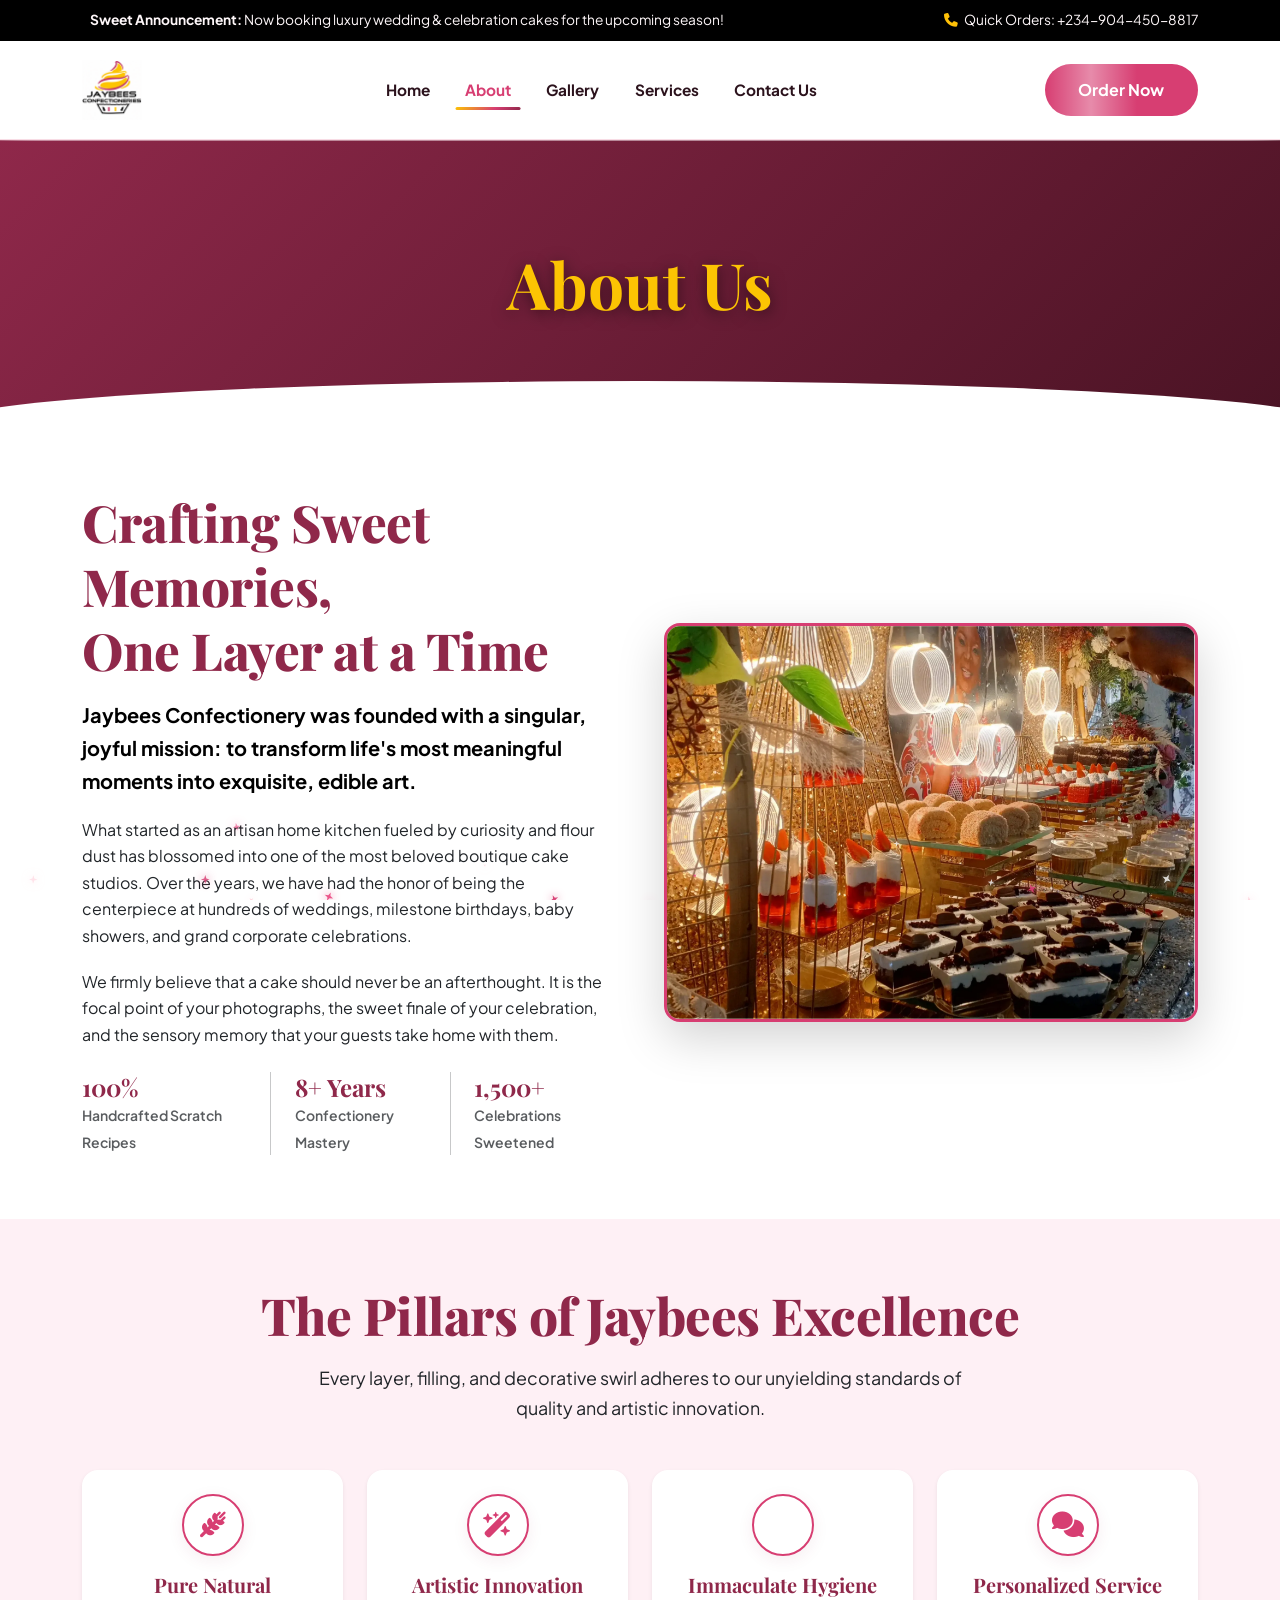
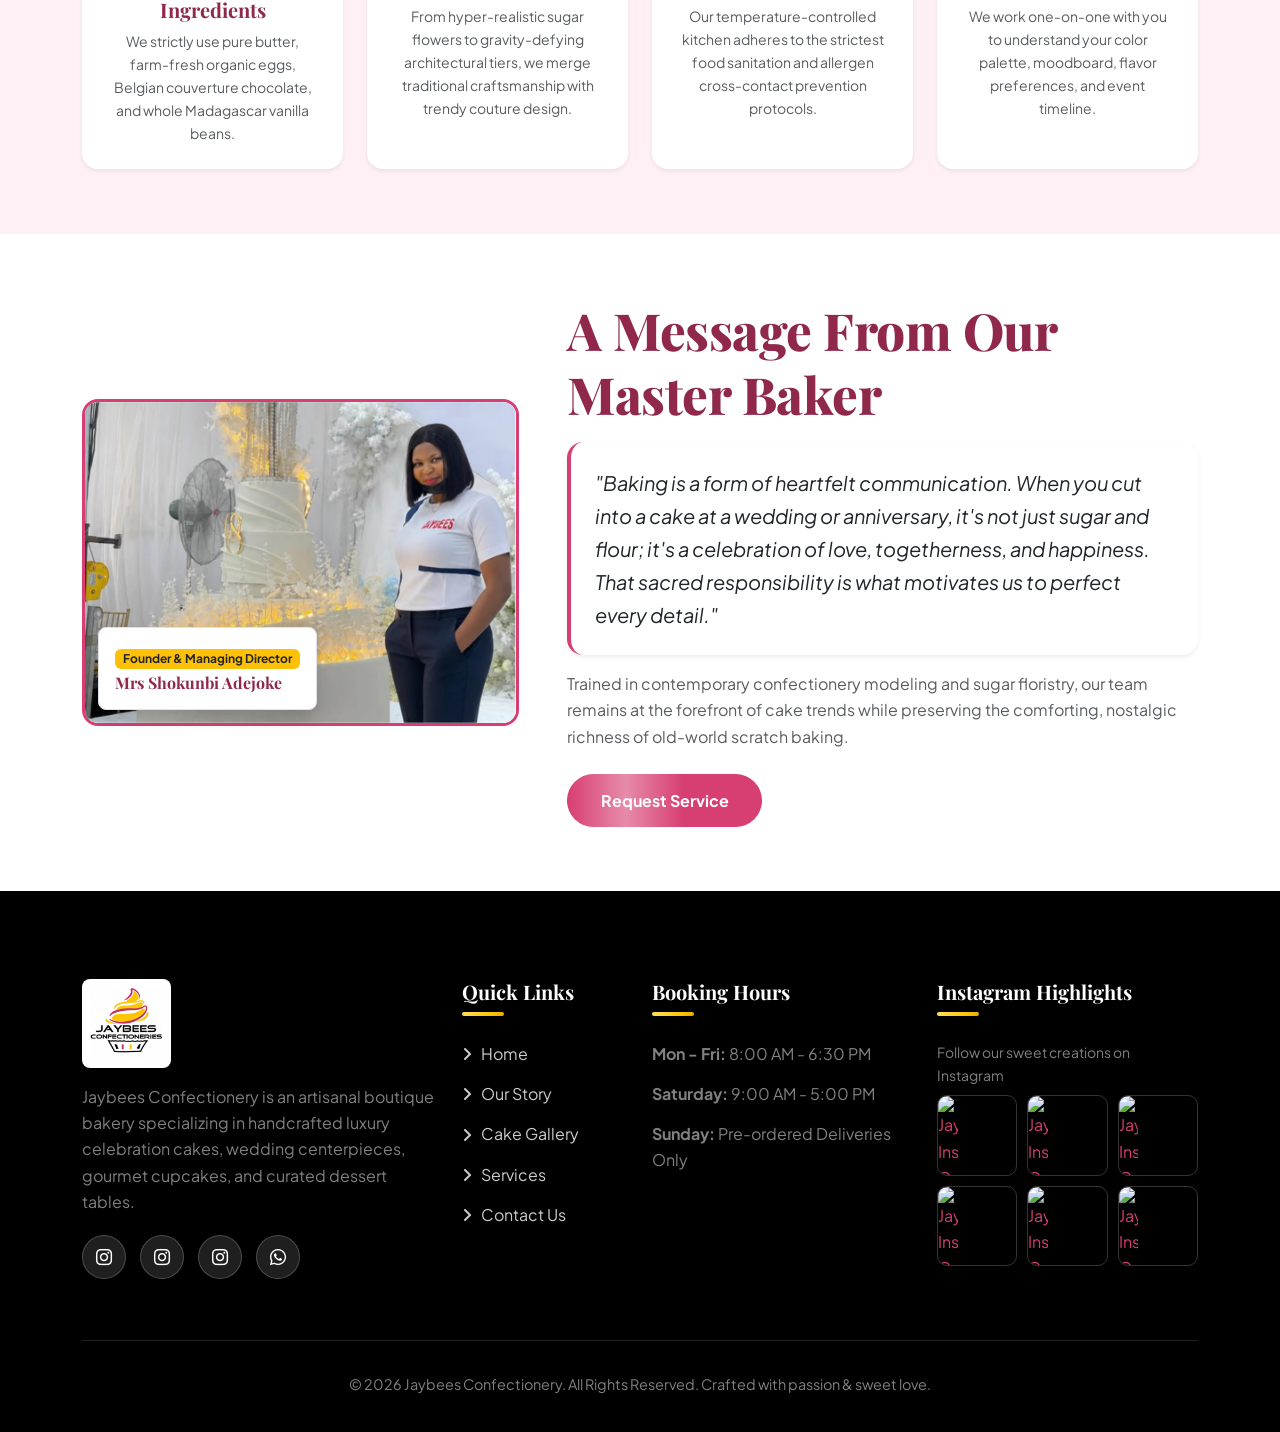
==== about.html @ 0a8fb379 "Add files via upload" ====
<!DOCTYPE html>
<html lang="en">
<head>
  <meta charset="UTF-8">
  <meta name="viewport" content="width=device-width, initial-scale=1.0">
  
  <!-- SEO Meta Tags -->
  <title>About Us | The Story of Jaybees Confectionery & Pastry Art</title>
  <meta name="description" content="Discover the story behind Jaybees Confectionery. Meet our master cake artisans, explore our 4-step bespoke baking process, and see why we are passionate about flavor and craft.">
  <meta name="keywords" content="About Jaybees Confectionery, master cake designer, artisanal bakery story, bespoke cake process, bakery values">
  <meta name="author" content="Jaybees Confectionery">
  <link rel="canonical" href="https://jaybeesconfectionery.com/about.html">

  <!-- Open Graph -->
  <meta property="og:type" content="article">
  <meta property="og:url" content="https://jaybeesconfectionery.com/about.html">
  <meta property="og:title" content="About Jaybees Confectionery | Our Passion & Artistry">
  <meta property="og:description" content="Meet our pastry artists and learn about our dedication to handcrafted perfection and unforgettable flavors.">
  <meta property="og:image" content="https://images.unsplash.com/photo-1556911073-38141963c9e0?auto=format&fit=crop&w=1200&q=80">

  <!-- Twitter Meta Tags -->
  <meta name="twitter:card" content="summary_large_image">
  <meta name="twitter:title" content="About Jaybees Confectionery | Our Story">
  <meta name="twitter:description" content="Discover our journey, master pastry chefs, and our commitment to premium ingredients.">
  <meta name="twitter:image" content="https://images.unsplash.com/photo-1556911073-38141963c9e0?auto=format&fit=crop&w=1200&q=80">

  <!-- Favicon -->
  <link rel="icon" type="image/svg+xml" href="assets/images/small-logo.png">

  <!-- Google Fonts -->
  <link rel="preconnect" href="https://fonts.googleapis.com">
  <link rel="preconnect" href="https://fonts.gstatic.com" crossorigin>
  <link href="https://fonts.googleapis.com/css2?family=Playfair+Display:ital,wght@0,500;0,600;0,700;0,800;1,400;1,600&family=Plus+Jakarta+Sans:wght@300;400;500;600;700;800&display=swap" rel="stylesheet">

  <!-- Font Awesome Icons -->
  <link rel="stylesheet" href="https://cdnjs.cloudflare.com/ajax/libs/font-awesome/6.6.0/css/all.min.css">

  <!-- Bootstrap 5.3.3 CSS -->
  <link href="https://cdn.jsdelivr.net/npm/bootstrap@5.3.3/dist/css/bootstrap.min.css" rel="stylesheet">

  <!-- Custom Stylesheets -->
  <link rel="stylesheet" href="assets/css/style.css">
  <link rel="stylesheet" href="assets/css/animations.css">
  <link rel="stylesheet" href="assets/css/responsive.css">

  <!-- Breadcrumbs JSON-LD -->
  <script type="application/ld+json">
  {
    "@context": "https://schema.org",
    "@type": "BreadcrumbList",
    "itemListElement": [
      {
        "@type": "ListItem",
        "position": 1,
        "name": "Home",
        "item": "https://jaybeesconfectionery.com/index.html"
      },
      {
        "@type": "ListItem",
        "position": 2,
        "name": "About Us",
        "item": "https://jaybeesconfectionery.com/about.html"
      }
    ]
  }
  </script>
</head>
<body>

  <!-- Top Notification Bar -->
  <aside class="top-notice-bar" aria-label="Announcement">
    <div class="container d-flex justify-content-between align-items-center">
      <div class="d-flex align-items-center gap-2">
        <i class="fa-solid fa-sparkles text-warning animate-sparkle"></i>
         <span><strong>Sweet Announcement:</strong> Now booking luxury wedding & celebration cakes for the upcoming season!</span>
      </div>
      <div class="d-none d-md-flex align-items-center gap-4">
        <span><i class="fa-solid fa-phone me-1 text-warning"></i> Quick Orders: +234-904-450-8817</span>
        
      </div>
    </div>
  </aside>

  <!-- Navigation Header -->
  <header>
    <nav class="navbar navbar-expand-lg navbar-jaybees" aria-label="Main Navigation">
      <div class="container">
        <a class="navbar-brand d-flex align-items-center" href="index.html">
          <img src="assets/images/small-logo.png" alt="Jaybees Confectionery Logo" width="220" height="55">
        </a>

        <button class="navbar-toggler" type="button" data-bs-toggle="collapse" data-bs-target="#navbarJaybeesMenu" aria-controls="navbarJaybeesMenu" aria-expanded="false" aria-label="Toggle navigation">
          <i class="fa-solid fa-bars-staggered"></i>
        </button>

        <div class="collapse navbar-collapse" id="navbarJaybeesMenu">
          <ul class="navbar-nav mx-auto mb-2 mb-lg-0">
            <li class="nav-item">
              <a class="nav-link" href="index.html">Home</a>
            </li>
            <li class="nav-item">
              <a class="nav-link active" aria-current="page" href="about.html">About</a>
            </li>
            <li class="nav-item">
              <a class="nav-link" href="gallery.html">Gallery</a>
            </li>
            <li class="nav-item">
              <a class="nav-link" href="services.html">Services</a>
            </li>
            <li class="nav-item">
              <a class="nav-link" href="https://api.whatsapp.com/send/?phone=2349044508817&text&type=phone_number&app_absent=0&utm_source=ig">Contact Us</a>
            </li>
          </ul>

          <div class="d-flex align-items-center gap-3">
            <a href="https://api.whatsapp.com/send/?phone=2349044508817&text&type=phone_number&app_absent=0&utm_source=ig" class="btn btn-brand-primary shimmer-btn">
              Order Now
            </a>
          </div>
        </div>
      </div>
    </nav>
  </header>

  <main class="position-relative">
    <!-- Ambient Glowing Orbs Background -->
    <div class="ambient-glow-wrapper">
      <div class="ambient-orb ambient-orb-1"></div>
      <div class="ambient-orb ambient-orb-2"></div>
      <div class="ambient-orb ambient-orb-3"></div>
    </div>

    <!-- Subpage Hero Banner -->
    <section class="subpage-hero" aria-label="Page Header">
      <div class="container">
        <h1 style="color: var(--color-yellow);">About Us</h1>
        
      </div>
    </section>

    <!-- OUR STORY & PASSION SECTION -->
    <section class="section-padding" aria-label="Our Story" style="background-color: #fff">
      <div class="container">
        <div class="row align-items-center g-5">
          <div class="col-lg-6 reveal reveal-left">
           
            <h2 class="section-title">Crafting Sweet Memories, <br>One Layer at a Time</h2>
            <p class="lead" style="color: var(--color-black); font-weight: 700;">
              Jaybees Confectionery was founded with a singular, joyful mission: to transform life's most meaningful moments into exquisite, edible art.
            </p>
            <p>
              What started as an artisan home kitchen fueled by curiosity and flour dust has blossomed into one of the most beloved boutique cake studios. Over the years, we have had the honor of being the centerpiece at hundreds of weddings, milestone birthdays, baby showers, and grand corporate celebrations.
            </p>
            <p>
              We firmly believe that a cake should never be an afterthought. It is the focal point of your photographs, the sweet finale of your celebration, and the sensory memory that your guests take home with them.
            </p>
            <div class="d-flex align-items-center gap-4 mt-4">
              <div>
                <h4 class="fw-bold mb-0 text-purple" style="color: var(--color-dark-purple);">100%</h4>
                <small class="text-muted fw-semibold">Handcrafted Scratch Recipes</small>
              </div>
              <div class="vr"></div>
              <div>
                <h4 class="fw-bold mb-0 text-purple" style="color: var(--color-dark-purple);">8+ Years</h4>
                <small class="text-muted fw-semibold">Confectionery Mastery</small>
              </div>
              <div class="vr"></div>
              <div>
                <h4 class="fw-bold mb-0 text-purple" style="color: var(--color-dark-purple);">1,500+</h4>
                <small class="text-muted fw-semibold">Celebrations Sweetened</small>
              </div>
            </div>
          </div>

          <div class="col-lg-6 reveal reveal-right">
            <div class="position-relative">
              <img src="assets/images/new-about-one.webp" alt="Baking studio kitchen preparing gourmet celebration cakes" class="rounded-4 shadow-lg w-100" style="object-fit: cover; max-height: 480px; border: 3px solid var(--color-purple);">
              
            </div>
          </div>
        </div>
      </div>
    </section>

    <!-- CORE VALUES & QUALITY PILLARS -->
    <section class="section-padding" style="background: var(--color-bg-warm);" aria-label="Our Core Pillars">
      <div class="container">
        <div class="text-center mb-5 reveal">
          
          <h2 class="section-title">The Pillars of Jaybees Excellence</h2>
          <p class="section-subtitle">
            Every layer, filling, and decorative swirl adheres to our unyielding standards of quality and artistic innovation.
          </p>
        </div>

        <div class="row g-4">
          <div class="col-md-6 col-lg-3 reveal delay-100">
            <div class="card h-100 border-0 p-4 rounded-4 shadow-sm text-center">
              <div class="feature-icon-wrap mx-auto mb-3">
                <i class="fa-solid fa-wheat-awn"></i>
              </div>
              <h5 class="fw-bold mb-2">Pure Natural Ingredients</h5>
              <p class="small text-muted mb-0">We strictly use pure butter, farm-fresh organic eggs, Belgian couverture chocolate, and whole Madagascar vanilla beans.</p>
            </div>
          </div>

          <div class="col-md-6 col-lg-3 reveal delay-200">
            <div class="card h-100 border-0 p-4 rounded-4 shadow-sm text-center">
              <div class="feature-icon-wrap mx-auto mb-3">
                <i class="fa-solid fa-wand-magic-sparkles"></i>
              </div>
              <h5 class="fw-bold mb-2">Artistic Innovation</h5>
              <p class="small text-muted mb-0">From hyper-realistic sugar flowers to gravity-defying architectural tiers, we merge traditional craftsmanship with trendy couture design.</p>
            </div>
          </div>

          <div class="col-md-6 col-lg-3 reveal delay-300">
            <div class="card h-100 border-0 p-4 rounded-4 shadow-sm text-center">
              <div class="feature-icon-wrap mx-auto mb-3">
                <i class="fa-solid fa-sparkles"></i>
              </div>
              <h5 class="fw-bold mb-2">Immaculate Hygiene</h5>
              <p class="small text-muted mb-0">Our temperature-controlled kitchen adheres to the strictest food sanitation and allergen cross-contact prevention protocols.</p>
            </div>
          </div>

          <div class="col-md-6 col-lg-3 reveal delay-400">
            <div class="card h-100 border-0 p-4 rounded-4 shadow-sm text-center">
              <div class="feature-icon-wrap mx-auto mb-3">
                <i class="fa-solid fa-comments"></i>
              </div>
              <h5 class="fw-bold mb-2">Personalized Service</h5>
              <p class="small text-muted mb-0">We work one-on-one with you to understand your color palette, moodboard, flavor preferences, and event timeline.</p>
            </div>
          </div>
        </div>
      </div>
    </section>
    <!-- MEET THE CHEF / ARTISAN SECTION -->
    <section class="section-padding" aria-label="Master Baker Spotlight" style="background-color: #fff;">
      <div class="container">
        <div class="row align-items-center g-5">
          <div class="col-lg-5 reveal reveal-left">
            <div class="position-relative">
              <img src="assets/images/new-about.webp" alt="Head Pastry Chef and Founder at Jaybees Confectionery" class="rounded-4 w-100" style="object-fit: cover; max-height: 480px; border: 3px solid var(--color-purple);">
              <div class="p-3 bg-white rounded-3 shadow position-absolute bottom-0 start-0 m-3 border">
                <span class="badge bg-warning text-dark fw-bold mb-1">Founder &amp; Managing Director</span>
                <h6 class="mb-0 fw-bold">Mrs Shokunbi Adejoke</h6>
              </div>
            </div>
          </div>

          <div class="col-lg-7 reveal reveal-right">
            
            <h2 class="section-title">A Message From Our Master Baker</h2>
            <blockquote class="p-4 bg-white rounded-4 shadow-sm border-start border-4" style="border-color: var(--color-purple) !important;">
              <p class="fst-italic text-dark mb-0 fs-5">
                "Baking is a form of heartfelt communication. When you cut into a cake at a wedding or anniversary, it's not just sugar and flour; it's a celebration of love, togetherness, and happiness. That sacred responsibility is what motivates us to perfect every detail."
              </p>
            </blockquote>
            <p class="mt-3 text-muted">
              Trained in contemporary confectionery modeling and sugar floristry, our team remains at the forefront of cake trends while preserving the comforting, nostalgic richness of old-world scratch baking.
            </p>
            <div class="mt-4">
              <a href="https://api.whatsapp.com/send/?phone=2349044508817&text&type=phone_number&app_absent=0&utm_source=ig" class="btn btn-brand-primary shimmer-btn me-3">
               Request Service
              </a>
            </div>
          </div>
        </div>
      </div>
    </section>
  </main>

  <!-- FOOTER -->
  <footer class="footer-jaybees" aria-label="Site Footer">
    <div class="container">
      <div class="row g-4">
        <div class="col-lg-4 col-md-6">
          <img src="assets/images/small-logo.png" alt="Jaybees Confectionery" width="220" height="55" class="mb-3 bg-white p-2 rounded-3">
          <p class="text-white-50">
            Jaybees Confectionery is an artisanal boutique bakery specializing in handcrafted luxury celebration cakes, wedding centerpieces, gourmet cupcakes, and curated dessert tables.
          </p>
          <div class="social-links mt-3">
            <a href="https://www.instagram.com/jaybees_confectionery01/" target="_blank" rel="noopener noreferrer" class="social-icon" aria-label="Jaybees Instagram Main Page"><i class="fa-brands fa-instagram"></i></a>
            <a href="https://www.instagram.com/jayb.eesconfectioneries02/" target="_blank" rel="noopener noreferrer" class="social-icon" aria-label="Jaybees Instagram Second Page"><i class="fa-brands fa-instagram"></i></a>
            <a href="https://www.instagram.com/treats_by_jaybees/" target="_blank" rel="noopener noreferrer" class="social-icon" aria-label="Treats by Jaybees Instagram"><i class="fa-brands fa-instagram"></i></a>
            <a href="https://api.whatsapp.com/send/?phone=2349044508817&text&type=phone_number&app_absent=0&utm_source=ig" target="_blank" rel="noopener noreferrer" class="social-icon" aria-label="WhatsApp Us"><i class="fa-brands fa-whatsapp"></i></a>
          </div>
        </div>

        <div class="col-lg-2 col-md-6 col-6">
          <h5>Quick Links</h5>
          <ul class="footer-links">
            <li><a href="index.html"><i class="fa-solid fa-angle-right"></i> Home</a></li>
            <li><a href="about.html"><i class="fa-solid fa-angle-right"></i> Our Story</a></li>
            <li><a href="gallery.html"><i class="fa-solid fa-angle-right"></i> Cake Gallery</a></li>
            <li><a href="services.html"><i class="fa-solid fa-angle-right"></i> Services</a></li>
            <li><a href="https://api.whatsapp.com/send/?phone=2349044508817&text&type=phone_number&app_absent=0&utm_source=ig"><i class="fa-solid fa-angle-right"></i> Contact Us</a></li>
          </ul>
        </div>

        <div class="col-lg-3 col-md-6 col-6">
          <h5>Booking Hours</h5>
          <ul class="footer-links text-white-50">
            <li><strong>Mon - Fri:</strong> 8:00 AM - 6:30 PM</li>
            <li><strong>Saturday:</strong> 9:00 AM - 5:00 PM</li>
            <li><strong>Sunday:</strong> Pre-ordered Deliveries Only</li>
         
          </ul>
        </div>

        <div class="col-lg-3 col-md-6">
          <h5>Instagram Highlights</h5>
          <p class="small text-white-50 mb-2">Follow our sweet creations on Instagram</p>
          <div class="footer-instagram-grid">
            <a href="https://www.instagram.com/jaybees_confectionery01/" target="_blank" rel="noopener noreferrer" class="footer-ig-item">
              <img src="https://images.unsplash.com/photo-1535254973040-607b474cb50d?auto=format&fit=crop&w=150&q=80" alt="Jaybees Instagram Cake Showcase 1">
            </a>
            <a href="https://www.instagram.com/jayb.eesconfectioneries02/" target="_blank" rel="noopener noreferrer" class="footer-ig-item">
              <img src="https://images.unsplash.com/photo-1578985545062-69928b1d9587?auto=format&fit=crop&w=150&q=80" alt="Jaybees Instagram Cake Showcase 2">
            </a>
            <a href="https://www.instagram.com/treats_by_jaybees/" target="_blank" rel="noopener noreferrer" class="footer-ig-item">
              <img src="https://images.unsplash.com/photo-1587314168485-3236d6710814?auto=format&fit=crop&w=150&q=80" alt="Jaybees Instagram Cake Showcase 3">
            </a>
            <a href="https://www.instagram.com/jaybees_confectionery01/" target="_blank" rel="noopener noreferrer" class="footer-ig-item">
              <img src="https://images.unsplash.com/photo-1565958011703-44f9829ba187?auto=format&fit=crop&w=150&q=80" alt="Jaybees Instagram Cake Showcase 4">
            </a>
            <a href="https://www.instagram.com/jayb.eesconfectioneries02/" target="_blank" rel="noopener noreferrer" class="footer-ig-item">
              <img src="https://images.unsplash.com/photo-1576618148400-f54bed99fcfd?auto=format&fit=crop&w=150&q=80" alt="Jaybees Instagram Cake Showcase 5">
            </a>
            <a href="https://www.instagram.com/treats_by_jaybees/" target="_blank" rel="noopener noreferrer" class="footer-ig-item">
              <img src="https://images.unsplash.com/photo-1556911073-38141963c9e0?auto=format&fit=crop&w=150&q=80" alt="Jaybees Instagram Cake Showcase 6">
            </a>
          </div>
        </div>
      </div>

      <div class="footer-bottom text-center text-white-50">
        <p class="mb-0">&copy; 2026 Jaybees Confectionery. All Rights Reserved. Crafted with passion &amp; sweet love.</p>
      </div>
    </div>
  </footer>

  <!-- Back to Top Button -->
  <button id="backToTopBtn" class="back-to-top" aria-label="Scroll to top of page">
    <i class="fa-solid fa-arrow-up"></i>
  </button>

  <!-- Bootstrap 5.3.3 JS Bundle -->
  <script src="https://cdn.jsdelivr.net/npm/bootstrap@5.3.3/dist/js/bootstrap.bundle.min.js"></script>

  <!-- Custom Scripts -->
  <script src="assets/js/main.js"></script>
</body>
</html>
---- assets/css/style.css ----
/* ==========================================================================
   JAYBEES CONFECTIONERY - ULTRA-VIBRANT CORE DESIGN SYSTEM & STYLES
   ========================================================================== */

/* --- Root Design Tokens & Variables --- */
:root {
  /* Brand Color Palette */
  --color-purple: #d73e72;
  --color-dark-purple: #8f284a;
  --color-yellow: #fcc403;
  --color-black: #000000;

  /* Extended Colorful & Glowing Palettes */
  --color-dark-surface: #120409;
  --color-dark-card: #1f0812;
  --color-bg-light: #fff8fa;
  --color-bg-warm: #fef0f5;
  --color-bg-gradient: linear-gradient(
    180deg,
    #fff5f8 0%,
    #ffffff 50%,
    #fef3f7 100%
  );
  --color-card-bg: #ffffff;
  --color-border-light: rgba(215, 62, 114, 0.18);
  --color-border-hover: rgba(215, 62, 114, 0.55);

  --color-text-main: #2b121c;
  --color-text-muted: #6e4856;
  --color-text-light: #fef7f9;

  --color-gold-glow: rgba(252, 196, 3, 0.45);
  --color-purple-glow: rgba(215, 62, 114, 0.45);
  --color-dark-purple-glow: rgba(143, 40, 74, 0.35);

  /* Vivid Multi-Stop Gradients */
  --gradient-brand: linear-gradient(
    135deg,
    #e63975 0%,
    #d73e72 40%,
    #8f284a 100%
  );
  --gradient-brand-reverse: linear-gradient(
    135deg,
    #8f284a 0%,
    #d73e72 60%,
    #fcc403 100%
  );
  --gradient-gold: linear-gradient(
    135deg,
    #ffe066 0%,
    #fcc403 70%,
    #e5aa00 100%
  );
  --gradient-sunset: linear-gradient(
    135deg,
    #fcc403 0%,
    #d73e72 60%,
    #8f284a 100%
  );
  --gradient-hero-overlay: linear-gradient(
    90deg,
    rgba(18, 4, 9, 0.93) 0%,
    rgba(21, 6, 11, 0.8) 55%,
    rgba(143, 40, 74, 0.45) 100%
  );
  --gradient-card: linear-gradient(
    180deg,
    rgba(255, 255, 255, 0.98) 0%,
    rgba(255, 244, 248, 0.95) 100%
  );
  --gradient-glass: linear-gradient(
    135deg,
    rgba(255, 255, 255, 0.9) 0%,
    rgba(255, 245, 248, 0.75) 100%
  );
  --gradient-text: linear-gradient(
    135deg,
    #d73e72 0%,
    #8f284a 60%,
    #fcc403 100%
  );

  /* Typography */
  --font-heading: "Playfair Display", Georgia, serif;
  --font-body: "Plus Jakarta Sans", system-ui, -apple-system, sans-serif;

  /* Elevation / Glowing Shadows */
  --shadow-sm: 0 4px 16px rgba(143, 40, 74, 0.08);
  --shadow-md: 0 12px 32px rgba(143, 40, 74, 0.14);
  --shadow-lg: 0 20px 50px rgba(143, 40, 74, 0.22);
  --shadow-gold: 0 10px 30px rgba(252, 196, 3, 0.45);
  --shadow-purple: 0 12px 35px rgba(215, 62, 114, 0.42);
  --shadow-colorful:
    0 15px 40px rgba(215, 62, 114, 0.25), 0 5px 15px rgba(252, 196, 3, 0.2);

  /* Transitions */
  --transition-fast: all 0.22s cubic-bezier(0.16, 1, 0.3, 1);
  --transition-normal: all 0.38s cubic-bezier(0.16, 1, 0.3, 1);
  --transition-slow: all 0.65s cubic-bezier(0.16, 1, 0.3, 1);

  /* Border Radii */
  --radius-sm: 10px;
  --radius-md: 18px;
  --radius-lg: 28px;
  --radius-pill: 50px;
}

/* --- Global Reset & Base Elements --- */
*,
*::before,
*::after {
  box-sizing: border-box;
}

html {
  scroll-behavior: smooth;
  font-size: 16px;
}

body {
  font-family: var(--font-body);
  background-color: var(--color-bg-light);
  background-image:
    radial-gradient(
      circle at 10% 20%,
      rgba(215, 62, 114, 0.04) 0%,
      transparent 40%
    ),
    radial-gradient(
      circle at 90% 80%,
      rgba(252, 196, 3, 0.05) 0%,
      transparent 40%
    );
  background-attachment: fixed;
  line-height: 1.65;
  overflow-x: hidden;
  -webkit-font-smoothing: antialiased;
}

h1,
h2,
h3,
h4,
h5,
h6,
.font-heading {
  font-family: var(--font-heading);
  color: var(--color-dark-purple);
  font-weight: 700;
  line-height: 1.25;
}

p {
  margin-bottom: 1.25rem;
}

a {
  color: var(--color-purple);
  text-decoration: none;
  transition: var(--transition-fast);
}

a:hover {
  color: var(--color-dark-purple);
}

img {
  max-width: 100%;
  height: auto;
  display: block;
}

/* Custom Scrollbar with Brand Gradient */
::-webkit-scrollbar {
  width: 10px;
}
::-webkit-scrollbar-track {
  background: var(--color-bg-warm);
}
::-webkit-scrollbar-thumb {
  background: var(--gradient-brand);
  border-radius: 5px;
}
::-webkit-scrollbar-thumb:hover {
  background: var(--gradient-brand-reverse);
}

/* --- Typography Helpers & Vibrant Headings --- */
.section-tag {
  display: inline-flex;
  align-items: center;
  gap: 8px;
  background: linear-gradient(
    135deg,
    rgba(215, 62, 114, 0.15) 0%,
    rgba(252, 196, 3, 0.15) 100%
  );
  color: var(--color-dark-purple);
  font-weight: 800;
  font-size: 0.84rem;
  letter-spacing: 2px;
  text-transform: uppercase;
  padding: 8px 20px;
  border-radius: var(--radius-pill);
  border: 1.5px solid rgba(215, 62, 114, 0.3);
  box-shadow: 0 4px 15px rgba(215, 62, 114, 0.12);
  margin-bottom: 1.2rem;
  backdrop-filter: blur(8px);
}

.section-tag i {
  color: var(--color-yellow);
  filter: drop-shadow(0 0 4px rgba(252, 196, 3, 0.6));
}

.section-title {
  font-size: clamp(2.2rem, 4vw, 3.2rem);
  font-weight: 800;
  margin-bottom: 1rem;
  position: relative;
  letter-spacing: -0.5px;
}

.section-title span.text-highlight {
  background: var(--gradient-sunset);
  -webkit-background-clip: text;
  -webkit-text-fill-color: transparent;
  display: inline-block;
  position: relative;
}

.section-title span.text-highlight::after {
  content: "";
  position: absolute;
  bottom: 4px;
  left: 0;
  width: 100%;
  height: 10px;
  background: linear-gradient(
    90deg,
    rgba(252, 196, 3, 0.4),
    rgba(215, 62, 114, 0.25)
  );
  z-index: -1;
  border-radius: 6px;
}

.section-subtitle {
  font-size: 1.12rem;
  max-width: 660px;
  margin-left: auto;
  margin-right: auto;
}

.section-padding {
  padding: 4rem 0;
  position: relative;
}

/* --- Buttons & Vibrant Interactive Elements --- */
.btn,
button {
  box-shadow: none;
}

.btn:hover,
button:hover,
.btn:focus,
button:focus {
  box-shadow: none !important;
}

.btn-brand-primary {
  background: var(--color-purple);
  background-size: 200% 200%;
  color: #ffffff !important;
  font-weight: 700;
  padding: 0.9rem 2.1rem;
  border-radius: var(--radius-pill);
  border: none;
  display: inline-flex;
  align-items: center;
  justify-content: center;
  gap: 10px;
  box-shadow: none;
  transition: var(--transition-normal);
  position: relative;
  overflow: hidden;
  z-index: 1;
}

.btn-brand-primary:hover {
  transform: translateY(-4px) scale(1.02);
  box-shadow: none !important;
  background-position: 100% 50%;
  color: #ffffff;
  background-color: var(--color-dark-purple);;
}

.btn-brand-gold {
  background: linear-gradient(135deg, #ffe169 0%, #fcc403 60%, #e6aa00 100%);
  color: var(--color-black) !important;
  font-weight: 800;
  padding: 0.9rem 2.1rem;
  border-radius: var(--radius-pill);
  border: none;
  display: inline-flex;
  align-items: center;
  justify-content: center;
  gap: 10px;
  box-shadow: none;
  transition: var(--transition-normal);
}

.btn-brand-gold:hover {
  transform: translateY(-4px) scale(1.02);
  box-shadow: none !important;
  color: #000000;
}

.btn-brand-outline {
  background: #ffffff;
  color: var(--color-dark-purple) !important;
  font-weight: 700;
  padding: 0.85rem 2rem;
  border-radius: var(--radius-pill);
  border: 2px solid var(--color-purple);
  display: inline-flex;
  align-items: center;
  justify-content: center;
  gap: 10px;
  box-shadow: none;
  transition: var(--transition-normal);
}

.btn-brand-outline:hover {
  background: var(--color-dark-purple);
  color: #ffffff !important;
  border-color: transparent;
  transform: translateY(-4px);
  box-shadow: none !important;
}

.btn-brand-outline-white {
  background: rgba(255, 255, 255, 0.12);
  color: #ffffff !important;
  font-weight: 700;
  padding: 0.85rem 2rem;
  border-radius: var(--radius-pill);
  border: 2px solid rgba(255, 255, 255, 0.85);
  display: inline-flex;
  align-items: center;
  justify-content: center;
  gap: 10px;
  backdrop-filter: blur(10px);
  transition: var(--transition-normal);
}

.btn-brand-outline-white:hover {
  background: #ffffff;
  color: var(--color-dark-purple) !important;
  transform: translateY(-4px);
  box-shadow: none !important;
}

/* --- Top Notification Bar --- */
.top-notice-bar {
  background-color: var(--color-black);
  color: var(--color-text-light);
  font-size: 0.86rem;
  padding: 9px 0;
}

.top-notice-bar a {
  color: var(--color-yellow);
  font-weight: 700;
}

.top-notice-bar a:hover {
  text-decoration: underline;
  color: #ffffff;
}

/* --- Navigation Bar --- */
.navbar-jaybees {
  background: rgb(255, 255, 255);
  backdrop-filter: blur(20px);
  -webkit-backdrop-filter: blur(20px);
  border-bottom: 1.5px solid var(--color-border-light);
  padding: 0.9rem 0;
  position: sticky;
  top: 0;
  z-index: 1030;
  transition: var(--transition-normal);
}

.navbar-jaybees.scrolled {
  box-shadow: 0 10px 30px rgba(215, 62, 114, 0.15);
  padding: 0.65rem 0;
  background: rgba(255, 255, 255, 0.98);
}

.navbar-brand img {
  height: 60px;
  width: auto;
  transition: var(--transition-fast);
}

.nav-link {
  font-family: var(--font-body);
  font-weight: 700;
  font-size: 0.96rem;
  color: var(--color-text-main) !important;
  padding: 0.6rem 1.1rem !important;
  position: relative;
  transition: var(--transition-fast);
}

.nav-link::after {
  content: "";
  position: absolute;
  bottom: 2px;
  left: 50%;
  width: 0;
  height: 3px;
  background: var(--gradient-sunset);
  border-radius: 3px;
  transition: var(--transition-normal);
  transform: translateX(-50%);
}

.nav-link:hover,
.nav-link.active {
  color: var(--color-purple) !important;
}

.nav-link:hover::after,
.nav-link.active::after {
  width: 80%;
}

.navbar-toggler {
  border: 1.5px solid rgba(215, 62, 114, 0.3);
  padding: 0.5rem 0.75rem;
  border-radius: var(--radius-sm);
  color: var(--color-purple);
  font-size: 1.3rem;
  background: var(--color-bg-warm);
}

/* --- Hero Section & 5-Second Carousel Slider --- */
.hero-slider-section {
  position: relative;
  min-height: 88vh;
  display: flex;
  align-items: center;
  background-color: var(--color-dark-surface);
  overflow: hidden;
}

.hero-slider-container {
  position: absolute;
  top: 0;
  left: 0;
  width: 100%;
  height: 100%;
  z-index: 1;
}

.hero-slide {
  position: absolute;
  top: 0;
  left: 0;
  width: 100%;
  height: 100%;
  opacity: 0;
  visibility: hidden;
  transition:
    opacity 1.1s cubic-bezier(0.4, 0, 0.2, 1),
    visibility 1.1s cubic-bezier(0.4, 0, 0.2, 1);
  display: flex;
  align-items: center;
  overflow: hidden;
}

.hero-slide-bg {
  position: absolute;
  top: 0;
  left: 0;
  width: 100%;
  height: 100%;
  background-size: cover;
  background-position: center;
  background-repeat: no-repeat;
  z-index: 1;
  transform: scale(1);
  transform-origin: center center;
  will-change: transform;
}

.hero-slide.active .hero-slide-bg {
  animation: heroZoomIn 6.5s cubic-bezier(0.25, 1, 0.5, 1) forwards;
}

@keyframes heroZoomIn {
  0% {
    transform: scale(1);
  }
  100% {
    transform: scale(1.18);
  }
}

.hero-slide::before {
  content: "";
  position: absolute;
  top: 0;
  left: 0;
  width: 100%;
  height: 100%;
  background: linear-gradient(
    90deg,
    rgba(0, 0, 0, 0.94) 0%,
    rgba(0, 0, 0, 0.8) 50%,
    rgba(0, 0, 0, 0.5) 100%
  );
  z-index: 2;
  pointer-events: none;
}

.hero-slide.active {
  opacity: 1;
  visibility: visible;
  z-index: 2;
}

.hero-content {
  position: relative;
  z-index: 5;
  color: #ffffff;
  padding: 4.5rem 0;
}

.hero-badge {
  display: inline-flex;
  align-items: center;
  gap: 8px;
  background: linear-gradient(
    135deg,
    rgba(252, 196, 3, 0.25) 0%,
    rgba(215, 62, 114, 0.25) 100%
  );
  color: var(--color-yellow);
  border: 1.5px solid rgba(252, 196, 3, 0.6);
  backdrop-filter: blur(14px);
  padding: 8px 22px;
  border-radius: var(--radius-pill);
  font-size: 0.88rem;
  font-weight: 800;
  letter-spacing: 2px;
  text-transform: uppercase;
  margin-bottom: 1.5rem;
  box-shadow: 0 0 20px rgba(252, 196, 3, 0.3);
  transform: translateY(20px);
  opacity: 0;
  transition: all 0.6s cubic-bezier(0.16, 1, 0.3, 1) 0.2s;
}

.hero-title {
  font-size: clamp(2.5rem, 5.5vw, 4rem);
  font-weight: 800;
  color: #ffffff;
  line-height: 1.15;
  margin-bottom: 1.4rem;
  transform: translateY(30px);
  opacity: 0;
  transition: all 0.6s cubic-bezier(0.16, 1, 0.3, 1) 0.35s;
}

.hero-title .highlight-gold {
  background: linear-gradient(135deg, #ffe476 0%, #fcc403 50%, #ff8da1 100%);
  -webkit-background-clip: text;
  -webkit-text-fill-color: transparent;
}

.hero-subtitle {
  font-size: clamp(1.1rem, 1.7vw, 1.3rem);
  color: rgba(255, 255, 255, 0.92);
  max-width: 600px;
  margin-bottom: 2.2rem;
  font-weight: 400;
  line-height: 1.75;
  transform: translateY(30px);
  opacity: 0;
  transition: all 0.6s cubic-bezier(0.16, 1, 0.3, 1) 0.5s;
}

.hero-buttons {
  display: flex;
  flex-wrap: wrap;
  gap: 1.2rem;
  transform: translateY(30px);
  opacity: 0;
  transition: all 0.6s cubic-bezier(0.16, 1, 0.3, 1) 0.65s;
}

.hero-slide.active .hero-badge,
.hero-slide.active .hero-title,
.hero-slide.active .hero-subtitle,
.hero-slide.active .hero-buttons {
  transform: translateY(0);
  opacity: 1;
}

/* Slider Controls & Progress Indicator */
.slider-controls-wrap {
  position: absolute;
  bottom: 5rem;
  left: 0;
  width: 100%;
  z-index: 10;
}

.slider-progress-bar-container {
  width: 100%;
  height: 5px;
  background: rgba(255, 255, 255, 0.22);
  border-radius: 4px;
  overflow: hidden;
  margin-bottom: 1.5rem;
}

.slider-progress-bar {
  height: 100%;
  width: 0%;
  background: linear-gradient(90deg, #fcc403 0%, #d73e72 100%);
  box-shadow: 0 0 12px rgba(252, 196, 3, 0.8);
  border-radius: 4px;
  transition: width 0.1s linear;
}

.slider-nav-arrows {
  display: flex;
  align-items: center;
  gap: 14px;
}

.slider-arrow-btn {
  width: 48px;
  height: 48px;
  border-radius: 50%;
  background: rgba(255, 255, 255, 0.18);
  backdrop-filter: blur(10px);
  border: 1.5px solid rgba(255, 255, 255, 0.4);
  color: #ffffff;
  display: flex;
  align-items: center;
  justify-content: center;
  cursor: pointer;
  transition: var(--transition-fast);
}

.slider-arrow-btn:hover {
  background: var(--gradient-brand);
  border-color: var(--color-yellow);
  transform: scale(1.12);
  box-shadow: none !important;
}

.slider-dots {
  display: flex;
  gap: 12px;
  align-items: center;
}

.slider-dot {
  width: 13px;
  height: 13px;
  border-radius: 50%;
  background: rgba(255, 255, 255, 0.4);
  cursor: pointer;
  transition: var(--transition-normal);
}

.slider-dot.active {
  width: 36px;
  border-radius: 12px;
  background: linear-gradient(90deg, #fcc403, #d73e72);
  box-shadow: 0 0 10px rgba(252, 196, 3, 0.6);
}

/* Floating Hero Card Preview */
.hero-floating-card {
  background: rgba(255, 255, 255, 0.96);
  backdrop-filter: blur(20px);
  border-radius: var(--radius-lg);
  padding: 1.6rem;
  box-shadow: var(--shadow-colorful);
  border: 2px solid rgba(252, 196, 3, 0.4);
  position: relative;
  z-index: 5;
}

/* --- Features / Value Highlight Bar --- */
.features-bar-section {
  background: #ffffff;
  position: relative;
  z-index: 10;
  margin-top: -3rem;
  border-radius: var(--radius-lg);
  overflow: hidden;
  box-shadow: 0 20px 45px 0 rgba(51, 77, 114, 0.15);
}

.feature-box {
  display: flex;
  align-items: center;
  gap: 1.25rem;
  padding: 2rem 1.4rem;
  transition: var(--transition-normal);
  position: relative;
}

.feature-icon-wrap {
  width: 62px;
  height: 62px;
  border-radius: 50%;
  display: flex;
  align-items: center;
  justify-content: center;
  font-size: 1.6rem;
  color: var(--color-purple);
  flex-shrink: 0;
  box-shadow: var(--shadow-sm);
  border: 2px solid var(--color-purple);
  transition: var(--transition-normal);
}

.feature-box h5 {
  font-family: var(--font-body);
  font-size: 1.1rem;
  font-weight: 800;
  color: var(--color-black);
  margin-bottom: 0.25rem;
}

.feature-box p {
  margin-top: 1rem;
  font-size: 0.88rem;
  margin-bottom: 0;
}

/* --- Showcase / Product Cards --- */
.product-card {
  background: var(--color-card-bg);
  border-radius: var(--radius-lg);
  overflow: hidden;
  border: 1.5px solid var(--color-border-light);
  box-shadow: var(--shadow-sm);
  transition: var(--transition-normal);
  height: 100%;
  display: flex;
  flex-direction: column;
  position: relative;
}

.product-card::before {
  content: "";
  position: absolute;
  top: 0;
  left: 0;
  width: 100%;
  height: 4px;
  background: var(--gradient-sunset);
  opacity: 0;
  transition: var(--transition-normal);
}

.product-card:hover {
  transform: translateY(-10px);
  box-shadow: var(--shadow-colorful);
  border-color: var(--color-purple);
}

.product-card:hover::before {
  opacity: 1;
}

.product-img-wrapper {
  position: relative;
  aspect-ratio: 4 / 3;
  overflow: hidden;
  background-color: var(--color-bg-warm);
}

.product-img-wrapper img {
  width: 100%;
  height: 100%;
  object-fit: cover;
  transition: transform 0.7s cubic-bezier(0.16, 1, 0.3, 1);
}

.product-card:hover .product-img-wrapper img {
  transform: scale(1.1);
}

.product-tag {
  position: absolute;
  top: 1rem;
  left: 1rem;
  background: var(--color-black);
  backdrop-filter: blur(10px);
  color: #fff;
  font-size: 0.78rem;
  font-weight: 800;
  letter-spacing: 1.5px;
  text-transform: uppercase;
  padding: 5px 14px;
  border-radius: var(--radius-pill);
}

.product-body {
  padding: 1.75rem;
  display: flex;
  flex-direction: column;
  flex-grow: 1;
}

.product-body h4 {
  font-size: 1.4rem;
  margin-bottom: 0.6rem;
  color: var(--color-dark-purple);
  transition: var(--transition-fast);
}

.product-card:hover h4 {
  color: var(--color-purple);
}

.product-flavors {
  display: flex;
  flex-wrap: wrap;
  gap: 7px;
  margin: 0.85rem 0 1.4rem;
}

.flavor-badge {
  font-size: 0.78rem;
  font-weight: 600;
  background: linear-gradient(135deg, #fff0f5 0%, #fef5d9 100%);
  color: var(--color-dark-purple);
  padding: 4px 12px;
  border-radius: var(--radius-pill);
  border: 1px solid rgba(215, 62, 114, 0.25);
  box-shadow: 0 2px 6px rgba(215, 62, 114, 0.08);
}

.product-footer {
  margin-top: auto;
  display: flex;
  align-items: center;
  justify-content: space-between;
  padding-top: 1.2rem;
  border-top: 1px solid rgba(215, 62, 114, 0.12);
}

.product-price {
  font-size: 1.25rem;
  font-weight: 800;
  color: var(--color-purple);
  text-shadow: 0 1px 3px rgba(215, 62, 114, 0.2);
}

/* --- Animated Counter Statistics --- */
.counter-section {
  background: linear-gradient(135deg, #d73e72 0%, #8f284a 50%, #1a0610 100%);
  background-size: 200% 200%;
  animation: gradientFlow 10s ease infinite;
  color: #ffffff;
  position: relative;
  overflow: hidden;
}

.counter-section::before {
  content: "";
  position: absolute;
  top: 0;
  left: 0;
  width: 100%;
  height: 100%;
  background: radial-gradient(
    circle at 30% 50%,
    rgba(252, 196, 3, 0.2) 0%,
    transparent 60%
  );
  pointer-events: none;
}

.counter-item {
  text-align: center;
  padding: 2rem 1.5rem;
  background: rgba(255, 255, 255, 0.08);
  backdrop-filter: blur(12px);
  border-radius: var(--radius-md);
  border: 1px solid rgba(255, 255, 255, 0.15);
  box-shadow: 0 8px 25px rgba(0, 0, 0, 0.2);
  transition: var(--transition-normal);
}

.counter-item:hover {
  transform: translateY(-6px);
  background: rgba(255, 255, 255, 0.14);
  border-color: var(--color-yellow);
}

.counter-icon {
  font-size: 2.6rem;
  color: var(--color-yellow);
  margin-bottom: 0.85rem;
  filter: drop-shadow(0 0 10px rgba(252, 196, 3, 0.6));
}

.counter-number {
  font-family: var(--font-heading);
  font-size: clamp(2.6rem, 4.5vw, 3.5rem);
  font-weight: 800;
  color: #ffffff;
  line-height: 1;
  margin-bottom: 0.5rem;
  text-shadow: 0 2px 10px rgba(0, 0, 0, 0.4);
}

.counter-label {
  font-size: 0.95rem;
  letter-spacing: 1.5px;
  color: #ffd875;
  text-transform: uppercase;
  font-weight: 700;
}

/* --- Testimonials --- */
.testimonial-card {
  background: #ffffff;
  border-radius: var(--radius-lg);
  padding: 2.5rem;
  border: 1.5px solid var(--color-border-light);
  box-shadow: var(--shadow-sm);
  position: relative;
  height: 100%;
  display: flex;
  flex-direction: column;
  transition: var(--transition-normal);
}

.testimonial-card:hover {
  transform: translateY(-8px);
  box-shadow: var(--shadow-colorful);
  border-color: var(--color-purple);
}

.testimonial-card::before {
  content: "“";
  position: absolute;
  top: 1.25rem;
  right: 2rem;
  font-family: var(--font-heading);
  font-size: 5.5rem;
  line-height: 1;
  color: rgba(215, 62, 114, 0.15);
}

.rating-stars {
  color: var(--color-yellow);
  margin-bottom: 1.2rem;
  font-size: 1.05rem;
  filter: drop-shadow(0 0 3px rgba(252, 196, 3, 0.4));
}

.testimonial-author {
  display: flex;
  align-items: center;
  gap: 1.2rem;
  margin-top: auto;
  padding-top: 1.5rem;
  border-top: 1px solid rgba(215, 62, 114, 0.1);
}

.author-avatar {
  width: 56px;
  height: 56px;
  border-radius: 50%;
  object-fit: cover;
  border: 3px solid var(--color-yellow);
  box-shadow: 0 4px 12px rgba(252, 196, 3, 0.35);
}

/* --- Call to Action Banner --- */
.cta-banner {
  background: var(--color-dark-purple);
  background-size: 200% 200%;
  animation: gradientFlow 10s ease infinite;
  border-radius: var(--radius-lg);
  padding: 4.5rem 3rem;
  color: #ffffff;
  position: relative;
  overflow: hidden;
  box-shadow:
    var(--shadow-lg),
    0 0 40px rgba(215, 62, 114, 0.35);
 
}

.cta-banner h2 {
  color: #ffffff;
  font-size: clamp(2.2rem, 3.8vw, 3rem);
}

.cta-banner p {
  color: rgba(255, 255, 255, 0.92);
  font-size: 1.15rem;
}

/* --- Page Header Banner for Subpages --- */
.subpage-hero {
  background: linear-gradient(135deg, #8f284a 0%, #4a1324 50%, #19050e 100%);
  background-size: 200% 200%;
  animation: gradientFlow 12s ease infinite;
  color: #ffffff;
  padding: 6.5rem 0 5.5rem;
  text-align: center;
  position: relative;
  overflow: hidden;
}

.subpage-hero::after {
  content: "";
  position: absolute;
  bottom: 0;
  left: 0;
  width: 100%;
  height: 45px;
  background: #fff;
  clip-path: ellipse(55% 100% at 50% 100%);
}

.subpage-hero h1 {
  color: #ffffff;
  font-size: clamp(2.6rem, 5vw, 4rem);
  margin-bottom: 0.85rem;
  text-shadow: 0 3px 15px rgba(0, 0, 0, 0.5);
}

.breadcrumb-jaybees {
  display: inline-flex;
  gap: 10px;
  align-items: center;
  font-size: 0.95rem;
  color: rgba(255, 255, 255, 0.8);
  background: rgba(255, 255, 255, 0.15);
  border: 1px solid rgba(255, 255, 255, 0.3);
  padding: 8px 22px;
  border-radius: var(--radius-pill);
  backdrop-filter: blur(12px);
}

.breadcrumb-jaybees a {
  color: var(--color-yellow);
  font-weight: 700;
}

.breadcrumb-jaybees span.active {
  color: #ffffff;
}

/* --- Gallery Styles & Filter Tabs --- */
.gallery-filter-nav {
  display: flex;
  flex-wrap: wrap;
  justify-content: center;
  gap: 12px;
  margin-bottom: 3rem;
}

.gallery-btn-filter {
  background: #ffffff;
  border: 1.5px solid var(--color-border-light);
  color: var(--color-text-main);
  padding: 10px 26px;
  border-radius: var(--radius-pill);
  font-weight: 700;
  font-size: 0.95rem;
  cursor: pointer;
  box-shadow: var(--shadow-sm);
  transition: var(--transition-fast);
}

.gallery-btn-filter:hover {
  background: var(--color-dark-purple);
  color: #ffffff;
  border-color: transparent;
  box-shadow: none !important;
  transform: translateY(-2px);
}

.gallery-btn-filter.active {
  background: var(--color-dark-purple);
  color: #ffffff;
  border-color: transparent;
  box-shadow: none;
  transform: translateY(-2px);
}

.gallery-grid-item {
  position: relative;
  border-radius: var(--radius-md);
  overflow: hidden;
  cursor: pointer;
  margin-bottom: 1.8rem;
  box-shadow: var(--shadow-sm);
  background: #fff;
  border: 1.5px solid var(--color-border-light);
  transition: var(--transition-normal);
}

.gallery-grid-item:hover {
  transform: translateY(-8px);
  box-shadow: var(--shadow-colorful);
  border-color: var(--color-purple);
}

.gallery-grid-item img {
  width: 100%;
  height: 320px;
  object-fit: cover;
  transition: transform 0.6s ease;
}

.gallery-grid-item:hover img {
  transform: scale(1.08);
}

.gallery-overlay {
  position: absolute;
  top: 0;
  left: 0;
  width: 100%;
  height: 100%;
  background: linear-gradient(
    to top,
    rgba(18, 4, 9, 0.95) 0%,
    rgba(143, 40, 74, 0.4) 60%,
    transparent 100%
  );
  opacity: 0;
  display: flex;
  flex-direction: column;
  justify-content: flex-end;
  padding: 1.8rem;
  color: #ffffff;
  transition: opacity 0.35s ease;
}

.gallery-grid-item:hover .gallery-overlay {
  opacity: 1;
}

.gallery-overlay h5 {
  color: #ffffff;
  margin-bottom: 0.35rem;
  font-size: 1.28rem;
}

.gallery-overlay p {
  color: var(--color-yellow);
  font-size: 0.9rem;
  font-weight: 600;
  margin-bottom: 0;
}

/* Lightbox Modal */
.lightbox-modal .modal-content {
  background: rgba(18, 4, 9, 0.97);
  backdrop-filter: blur(24px);
  border: 2px solid rgba(252, 196, 3, 0.4);
  border-radius: var(--radius-lg);
  color: #ffffff;
  box-shadow: 0 0 50px rgba(215, 62, 114, 0.5);
}

.lightbox-modal .btn-close {
  filter: invert(1);
}

/* --- Services & Interactive Price Estimator --- */
.service-card {
  background: #ffffff;
  border-radius: var(--radius-lg);
  padding: 2.5rem;
  border: 1.5px solid var(--color-border-light);
  box-shadow: var(--shadow-sm);
  transition: var(--transition-normal);
  height: 100%;
  position: relative;
  overflow: hidden;
}

.service-card::before {
  content: "";
  position: absolute;
  top: 0;
  left: 0;
  width: 100%;
  height: 4px;
  background: var(--gradient-brand);
  opacity: 0;
  transition: var(--transition-normal);
}

.service-card:hover {
  transform: translateY(-10px);
  border-color: var(--color-purple);
  box-shadow: var(--shadow-colorful);
}

.service-card:hover::before {
  opacity: 1;
}

.service-icon {
  width: 70px;
  height: 70px;
  border-radius: 20px;
  background: linear-gradient(135deg, #fff0f5 0%, #fef4cf 100%);
  display: flex;
  align-items: center;
  justify-content: center;
  font-size: 1.85rem;
  color: var(--color-purple);
  margin-bottom: 1.6rem;
  border: 2px solid rgba(215, 62, 114, 0.2);
  transition: var(--transition-normal);
}

.service-card:hover .service-icon {
  background: var(--gradient-brand);
  color: #ffffff;
  transform: scale(1.1) rotate(6deg);
  border-color: var(--color-yellow);
}

.service-features-list {
  list-style: none;
  padding: 0;
  margin: 1.4rem 0 1.6rem;
}

.service-features-list li {
  font-size: 0.95rem;
  color: var(--color-text-muted);
  margin-bottom: 0.6rem;
  display: flex;
  align-items: center;
  gap: 12px;
}

.service-features-list li i {
  color: var(--color-purple);
  font-size: 0.88rem;
}

/* Calculator Box */
.calculator-box {
  background: #ffffff;
  border-radius: var(--radius-lg);
  padding: 2.8rem;
  box-shadow: var(--shadow-colorful);
  border: 2px solid rgba(215, 62, 114, 0.2);
  position: relative;
}

.calc-step-title {
  font-size: 1.1rem;
  font-weight: 800;
  color: var(--color-dark-purple);
  margin-bottom: 0.85rem;
  display: flex;
  align-items: center;
  gap: 10px;
}

.calc-step-title .badge-num {
  width: 28px;
  height: 28px;
  border-radius: 50%;
  background: var(--gradient-brand);
  color: #ffffff;
  display: inline-flex;
  align-items: center;
  justify-content: center;
  font-size: 0.85rem;
  font-weight: 800;
  box-shadow: 0 2px 6px rgba(215, 62, 114, 0.3);
}

.price-result-display {
  background: linear-gradient(135deg, #d73e72 0%, #8f284a 55%, #18050e 100%);
  color: #ffffff;
  padding: 2.2rem;
  border-radius: var(--radius-md);
  text-align: center;
  box-shadow: var(--shadow-purple);
  border: 2px solid var(--color-yellow);
}

.price-result-display .price-amount {
  font-family: var(--font-heading);
  font-size: 2.8rem;
  font-weight: 800;
  color: var(--color-yellow);
  text-shadow: 0 0 15px rgba(252, 196, 3, 0.6);
}

/* --- Contact Page Styles --- */
.contact-info-card {
  background: #ffffff;
  border-radius: var(--radius-lg);
  padding: 2.6rem;
  border: 1.5px solid var(--color-border-light);
  box-shadow: var(--shadow-colorful);
  height: 100%;
}

.contact-info-item {
  display: flex;
  align-items: flex-start;
  gap: 1.3rem;
  margin-bottom: 1.8rem;
}

.contact-info-item .info-icon {
  width: 52px;
  height: 52px;
  border-radius: 50%;
  background: linear-gradient(135deg, #fff0f5 0%, #fef4cf 100%);
  display: flex;
  align-items: center;
  justify-content: center;
  color: var(--color-purple);
  font-size: 1.35rem;
  flex-shrink: 0;
  border: 1.5px solid rgba(215, 62, 114, 0.25);
  box-shadow: var(--shadow-sm);
}

.form-control,
.form-select {
  border-radius: var(--radius-sm);
  border: 1.5px solid rgba(215, 62, 114, 0.25);
  padding: 0.85rem 1.1rem;
  font-size: 0.98rem;
  color: var(--color-text-main);
  background-color: #fffafc;
  transition: var(--transition-fast);
}

.form-control:focus,
.form-select:focus {
  border-color: var(--color-purple);
  background-color: #ffffff;
  box-shadow:
    0 0 0 4px rgba(215, 62, 114, 0.2),
    0 0 12px rgba(252, 196, 3, 0.2);
}

/* FAQ Accordion */
.accordion-jaybees .accordion-item {
  border: 1.5px solid var(--color-border-light);
  border-radius: var(--radius-md) !important;
  margin-bottom: 1.2rem;
  overflow: hidden;
  box-shadow: var(--shadow-sm);
  background: #ffffff;
  transition: var(--transition-normal);
}

.accordion-jaybees .accordion-item:hover {
  border-color: var(--color-purple);
  box-shadow: var(--shadow-md);
}

.accordion-jaybees .accordion-button {
  font-family: var(--font-heading);
  font-weight: 700;
  font-size: 1.15rem;
  color: var(--color-dark-purple);
  background-color: #ffffff;
  padding: 1.35rem 1.6rem;
}

.accordion-jaybees .accordion-button:not(.collapsed) {
  color: var(--color-purple);
  background: linear-gradient(90deg, #fff0f5 0%, #ffffff 100%);
  box-shadow: none;
}

/* --- Footer --- */
.footer-jaybees {
  background: #000;
  color: rgba(255, 255, 255, 0.8);
  padding: 5.5rem 0 2.2rem;
  position: relative;
}

.footer-jaybees h5 {
  color: #ffffff;
  font-size: 1.25rem;
  margin-bottom: 1.6rem;
  position: relative;
  padding-bottom: 12px;
}

.footer-jaybees h5::after {
  content: "";
  position: absolute;
  bottom: 0;
  left: 0;
  width: 42px;
  height: 3.5px;
  background: var(--gradient-gold);
  border-radius: 3px;
}

.footer-links {
  list-style: none;
  padding: 0;
  margin: 0;
}

.footer-links li {
  margin-bottom: 0.85rem;
}

.footer-links a {
  color: rgba(255, 255, 255, 0.8);
  display: inline-flex;
  align-items: center;
  gap: 9px;
  transition: var(--transition-fast);
}

.footer-links a:hover {
  color: var(--color-yellow);
  transform: translateX(6px);
  text-shadow: 0 0 8px rgba(252, 196, 3, 0.5);
}

.social-links {
  display: flex;
  gap: 14px;
}

.social-icon {
  width: 44px;
  height: 44px;
  border-radius: 50%;
  background: rgba(255, 255, 255, 0.12);
  color: #ffffff;
  display: flex;
  align-items: center;
  justify-content: center;
  font-size: 1.15rem;
  border: 1px solid rgba(255, 255, 255, 0.2);
  transition: var(--transition-fast);
}

.social-icon:hover {
  background: var(--gradient-brand);
  color: #ffffff;
  border-color: var(--color-yellow);
  transform: translateY(-4px) scale(1.1);
  box-shadow: none !important;
}

.footer-instagram-grid {
  display: grid;
  grid-template-columns: repeat(3, 1fr);
  gap: 10px;
}

.footer-ig-item {
  position: relative;
  aspect-ratio: 1;
  border-radius: var(--radius-sm);
  overflow: hidden;
  display: block;
  border: 1.5px solid rgba(255, 255, 255, 0.2);
}

.footer-ig-item img {
  width: 100%;
  height: 100%;
  object-fit: cover;
  transition: transform 0.5s ease;
}

.footer-ig-item:hover img {
  transform: scale(1.18);
}

.footer-bottom {
  border-top: 1px solid rgba(255, 255, 255, 0.12);
  margin-top: 3.8rem;
  padding-top: 2rem;
  font-size: 0.9rem;
}

/* Back to Top Button */
.back-to-top {
  position: fixed;
  bottom: 28px;
  right: 28px;
  width: 50px;
  height: 50px;
  border-radius: 50%;
  background: var(--color-purple);
  color: #ffffff;
  display: flex;
  align-items: center;
  justify-content: center;
  font-size: 1.2rem;
  z-index: 1000;
  opacity: 0;
  visibility: hidden;
  transition: var(--transition-normal);
  cursor: pointer;
}

.back-to-top.show {
  opacity: 1;
  visibility: visible;
}

.back-to-top:hover {
  transform: translateY(-5px) scale(1.1);
  box-shadow: none !important;
  background-color: var(--color-dark-purple);
}

.footer-jaybees img {
  width: 25%;
}
---- assets/css/animations.css ----
/* ==========================================================================
   JAYBEES CONFECTIONERY - ADVANCED ANIMATIONS & COLORFUL VISUAL EFFECTS
   ========================================================================== */

/* --- Dynamic Gradient Animations --- */
@keyframes gradientFlow {
  0% {
    background-position: 0% 50%;
  }
  50% {
    background-position: 100% 50%;
  }
  100% {
    background-position: 0% 50%;
  }
}

@keyframes rainbowBorder {
  0% {
    border-color: #d73e72;
    box-shadow: 0 0 15px rgba(215, 62, 114, 0.4);
  }
  33% {
    border-color: #fcc403;
    box-shadow: 0 0 20px rgba(252, 196, 3, 0.5);
  }
  66% {
    border-color: #8f284a;
    box-shadow: 0 0 20px rgba(143, 40, 74, 0.4);
  }
  100% {
    border-color: #d73e72;
    box-shadow: 0 0 15px rgba(215, 62, 114, 0.4);
  }
}

/* --- Ambient Floating Orbs (Lava Glow) --- */
@keyframes orbFloat1 {
  0%, 100% {
    transform: translate(0, 0) scale(1);
  }
  33% {
    transform: translate(40px, -50px) scale(1.15);
  }
  66% {
    transform: translate(-30px, 30px) scale(0.9);
  }
}

@keyframes orbFloat2 {
  0%, 100% {
    transform: translate(0, 0) scale(1);
  }
  33% {
    transform: translate(-50px, 40px) scale(1.1);
  }
  66% {
    transform: translate(30px, -40px) scale(0.95);
  }
}

/* --- Floating Keyframes --- */
@keyframes floatSlow {
  0%, 100% {
    transform: translateY(0px) rotate(0deg);
  }
  50% {
    transform: translateY(-14px) rotate(3deg);
  }
}

@keyframes floatReverse {
  0%, 100% {
    transform: translateY(0px) rotate(0deg);
  }
  50% {
    transform: translateY(14px) rotate(-3deg);
  }
}

@keyframes pulseGlow {
  0%, 100% {
    box-shadow: 0 0 15px rgba(252, 196, 3, 0.4), 0 0 30px rgba(215, 62, 114, 0.2);
    transform: scale(1);
  }
  50% {
    box-shadow: 0 0 30px rgba(252, 196, 3, 0.8), 0 0 45px rgba(215, 62, 114, 0.5);
    transform: scale(1.02);
  }
}

@keyframes sparkleSpin {
  0% {
    transform: rotate(0deg) scale(0.85);
    opacity: 0.7;
  }
  50% {
    transform: rotate(180deg) scale(1.2);
    opacity: 1;
    filter: drop-shadow(0 0 8px #fcc403);
  }
  100% {
    transform: rotate(360deg) scale(0.85);
    opacity: 0.7;
  }
}

@keyframes marqueeScroll {
  0% {
    transform: translateX(0%);
  }
  100% {
    transform: translateX(-50%);
  }
}

@keyframes shimmerSweep {
  0% {
    transform: translateX(-150%) skewX(-25deg);
  }
  100% {
    transform: translateX(250%) skewX(-25deg);
  }
}

@keyframes badgeBounce {
  0%, 100% {
    transform: translateY(0);
  }
  50% {
    transform: translateY(-5px);
  }
}

/* --- Interactive Particle Canvas --- */
#sweetSparkleCanvas {
  position: fixed;
  top: 0;
  left: 0;
  width: 100%;
  height: 100%;
  pointer-events: none;
  z-index: 999;
}

/* --- Colorful Ambient Orbs Layer --- */
.ambient-glow-wrapper {
  position: absolute;
  top: 0;
  left: 0;
  width: 100%;
  height: 100%;
  overflow: hidden;
  pointer-events: none;
  z-index: 0;
}

.ambient-orb {
  position: absolute;
  border-radius: 50%;
  filter: blur(80px);
  opacity: 0.45;
  pointer-events: none;
}

.ambient-orb-1 {
  top: -10%;
  right: -5%;
  width: 450px;
  height: 450px;
  background: radial-gradient(circle, #d73e72 0%, rgba(215, 62, 114, 0) 70%);
  animation: orbFloat1 12s ease-in-out infinite;
}

.ambient-orb-2 {
  bottom: 5%;
  left: -5%;
  width: 500px;
  height: 500px;
  background: radial-gradient(circle, #fcc403 0%, rgba(252, 196, 3, 0) 70%);
  animation: orbFloat2 15s ease-in-out infinite;
}

.ambient-orb-3 {
  top: 40%;
  right: 15%;
  width: 350px;
  height: 350px;
  background: radial-gradient(circle, #8f284a 0%, rgba(143, 40, 74, 0) 70%);
  animation: orbFloat1 18s ease-in-out infinite reverse;
}

/* --- Colorful Animated Marquee Ticker --- */
.sweet-marquee-section {
  background: linear-gradient(135deg, #d73e72 0%, #8f284a 50%, #fcc403 100%);
  background-size: 200% 200%;
  animation: gradientFlow 8s ease infinite;
  padding: 12px 0;
  overflow: hidden;
  white-space: nowrap;
  box-shadow: inset 0 2px 8px rgba(0, 0, 0, 0.2), inset 0 -2px 8px rgba(0, 0, 0, 0.2);
  position: relative;
  z-index: 15;
}

.sweet-marquee-track {
  display: inline-flex;
  gap: 3rem;
  animation: marqueeScroll 22s linear infinite;
}

.sweet-marquee-track:hover {
  animation-play-state: paused;
}

.marquee-item {
  display: inline-flex;
  align-items: center;
  gap: 10px;
  color: #ffffff;
  font-weight: 700;
  font-size: 0.95rem;
  letter-spacing: 1px;
  text-transform: uppercase;
  text-shadow: 0 1px 3px rgba(0, 0, 0, 0.3);
}

.marquee-item i {
  color: #fcc403;
  font-size: 1.1rem;
}

/* --- Utility Animation Classes --- */
.animate-float {
  animation: floatSlow 5s ease-in-out infinite;
}

.animate-float-reverse {
  animation: floatReverse 6s ease-in-out infinite;
}

.animate-sparkle {
  animation: sparkleSpin 4s linear infinite;
  display: inline-block;
}

.animate-pulse-glow {
  animation: pulseGlow 2.5s infinite;
}

.animate-bounce-badge {
  animation: badgeBounce 3s ease-in-out infinite;
}

/* --- Scroll Reveal Animations --- */
.reveal {
  opacity: 0;
  transform: translateY(35px);
  transition: opacity 0.8s cubic-bezier(0.16, 1, 0.3, 1), transform 0.8s cubic-bezier(0.16, 1, 0.3, 1);
  will-change: opacity, transform;
}

.reveal.reveal-left {
  transform: translateX(-45px);
}

.reveal.reveal-right {
  transform: translateX(45px);
}

.reveal.reveal-zoom {
  transform: scale(0.9);
}

.reveal.revealed {
  opacity: 1;
  transform: translate(0, 0) scale(1);
}

/* Delays */
.delay-100 { transition-delay: 100ms; }
.delay-200 { transition-delay: 200ms; }
.delay-300 { transition-delay: 300ms; }
.delay-400 { transition-delay: 400ms; }
.delay-500 { transition-delay: 500ms; }

/* Dynamic Shimmer Effect on CTA and Special Buttons */
.shimmer-btn {
  position: relative;
  overflow: hidden;
}

.shimmer-btn::after {
  content: '';
  position: absolute;
  top: 0;
  left: 0;
  width: 60%;
  height: 100%;
  background: linear-gradient(90deg, transparent, rgba(255, 255, 255, 0.4), transparent);
  animation: shimmerSweep 3.5s infinite cubic-bezier(0.4, 0, 0.2, 1);
}
---- assets/css/responsive.css ----
/* Large screens (>= 1200px) */
@media (min-width: 1200px) {
  .hero-slider-section {
    min-height: 100vh;
  }
}

/* Medium-Large screens (<= 991.98px) */
@media (max-width: 991.98px) {
  .navbar-collapse {
    background: #ffffff;
    padding: 1.5rem;
    border-radius: var(--radius-md);
    margin-top: 1rem;
    box-shadow: var(--shadow-lg);
    border: 1px solid var(--color-border-light);
  }

  .nav-link::after {
    display: none;
  }

  .nav-link {
    padding: 0.75rem 0.5rem !important;
    border-bottom: 1px solid rgba(215, 62, 114, 0.08);
  }

  .hero-slider-section {
    min-height: 750px;
  }

  .features-bar-section {
    margin-top: 2rem;
  }

  .feature-box {
    border-bottom: 1px solid var(--color-border-light);
  }

  .feature-box:last-child {
    border-bottom: none;
  }

  .calculator-box {
    margin-top: 2.5rem;
  }
}

/* Tablets (<= 767.98px) */
@media (max-width: 767.98px) {
  .section-padding {
    padding: 3.5rem 0;
  }

  .hero-slider-section {
    min-height: 680px;
  }

  .hero-buttons {
    flex-direction: column;
  }

  .hero-buttons .btn {
    width: 100%;
  }

  .slider-controls-wrap {
    bottom: 1.5rem;
  }

  .cta-banner {
    padding: 2.5rem 1.5rem;
    text-align: center;
  }

  .subpage-hero {
    padding: 4rem 0 3rem;
  }

  .gallery-filter-nav {
    gap: 6px;
  }

  .gallery-btn-filter {
    padding: 6px 14px;
    font-size: 0.82rem;
  }

  .footer-jaybees {
    padding: 3.5rem 0 1.5rem;
  }
}

/* Small mobile (<= 575.98px) */
@media (max-width: 575.98px) {
  .top-notice-bar {
    font-size: 0.76rem;
  }

  .navbar-brand img {
    height: 40px;
  }

  .hero-badge {
    font-size: 0.75rem;
    padding: 4px 12px;
  }

  .counter-item {
    padding: 1rem 0.5rem;
  }

  .gallery-grid-item img {
    height: 240px;
  }
}
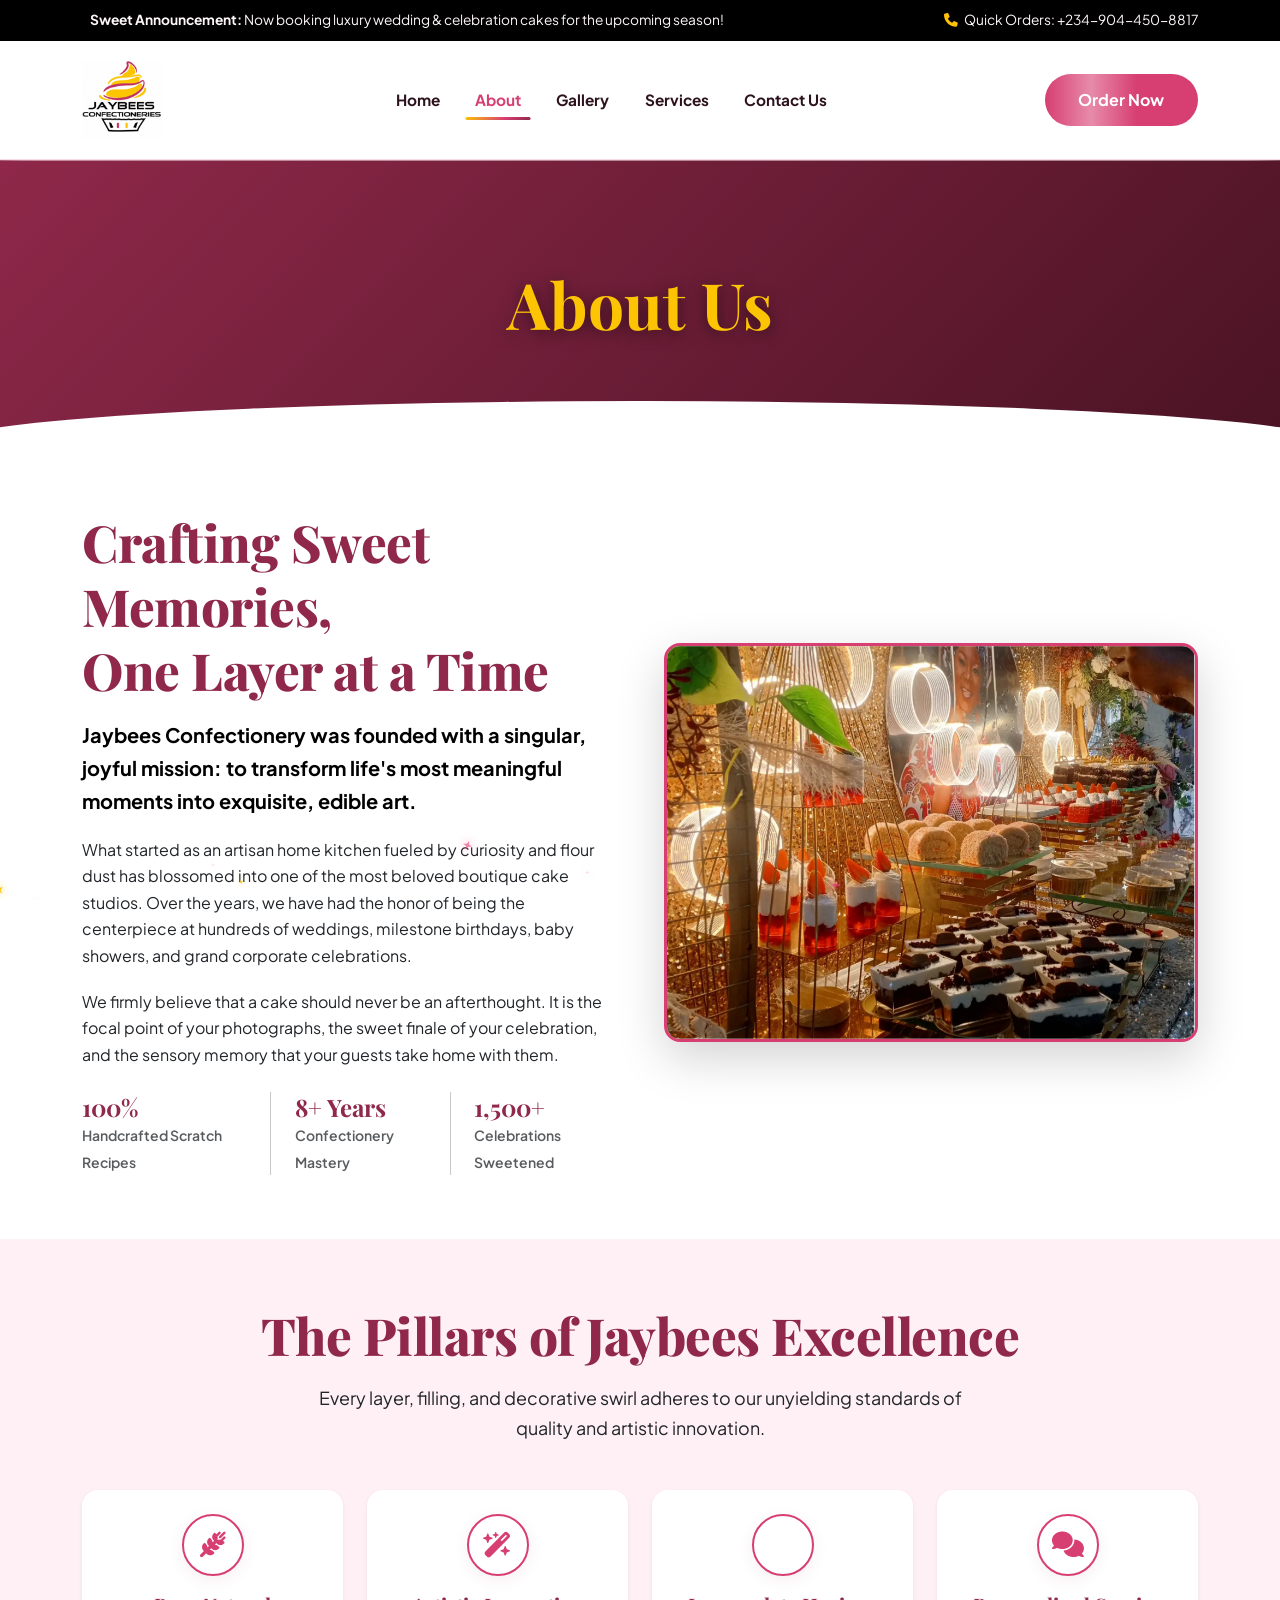
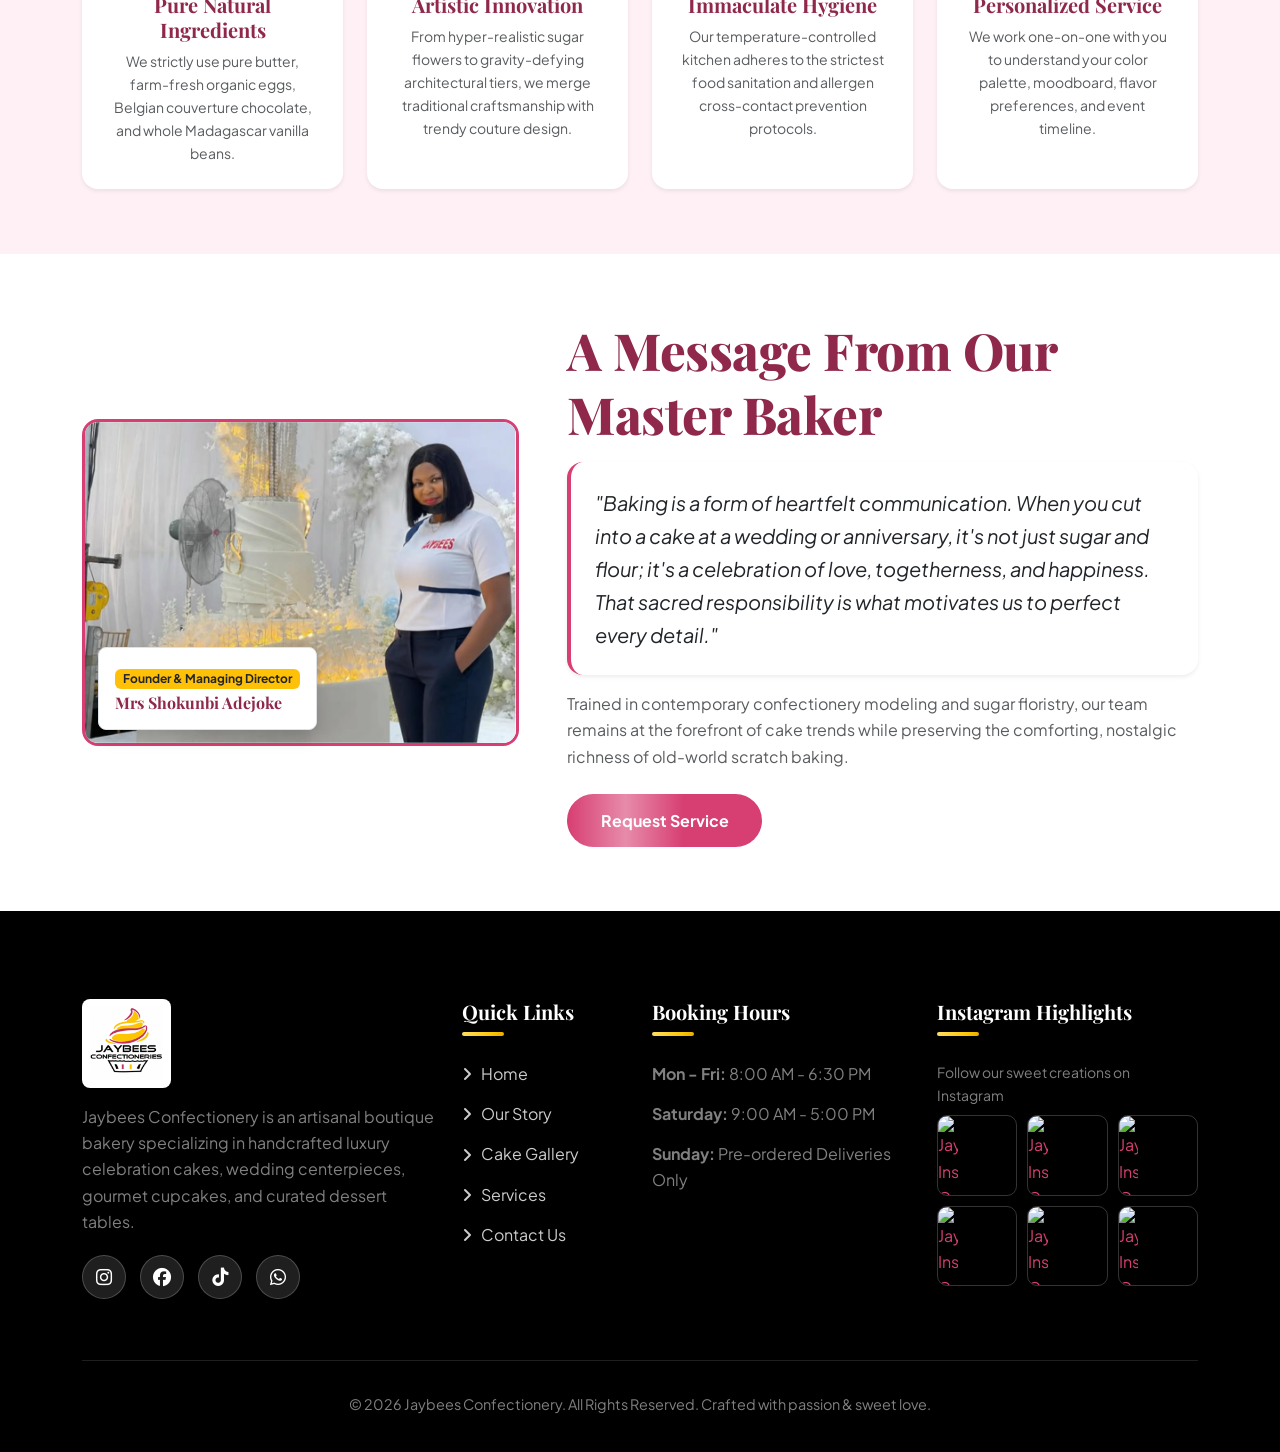
==== commit 73e8cf8b: "Add files via upload" ====
--- a/about.html
+++ b/about.html
@@ -283,8 +283,8 @@
           </p>
           <div class="social-links mt-3">
             <a href="https://www.instagram.com/jaybees_confectionery01/" target="_blank" rel="noopener noreferrer" class="social-icon" aria-label="Jaybees Instagram Main Page"><i class="fa-brands fa-instagram"></i></a>
-            <a href="https://www.instagram.com/jayb.eesconfectioneries02/" target="_blank" rel="noopener noreferrer" class="social-icon" aria-label="Jaybees Instagram Second Page"><i class="fa-brands fa-instagram"></i></a>
-            <a href="https://www.instagram.com/treats_by_jaybees/" target="_blank" rel="noopener noreferrer" class="social-icon" aria-label="Treats by Jaybees Instagram"><i class="fa-brands fa-instagram"></i></a>
+            <a href="https://web.facebook.com/shokunbi.adejoke.ifeoluwa" target="_blank" rel="noopener noreferrer" class="social-icon" aria-label="Jaybees Facebook Page"><i class="fa-brands fa-facebook"></i></a>
+            <a href="https://www.tiktok.com/@jaybeesconfectioneries02?_r=1&_t=ZS-99I2AXVfJeG" target="_blank" rel="noopener noreferrer" class="social-icon" aria-label="Jaybees Tiktok Page"><i class="fa-brands fa-tiktok"></i></a>
             <a href="https://api.whatsapp.com/send/?phone=2349044508817&text&type=phone_number&app_absent=0&utm_source=ig" target="_blank" rel="noopener noreferrer" class="social-icon" aria-label="WhatsApp Us"><i class="fa-brands fa-whatsapp"></i></a>
           </div>
         </div>
--- a/assets/css/style.css
+++ b/assets/css/style.css
@@ -402,7 +402,7 @@
 }
 
 .navbar-brand img {
-  height: 60px;
+  height: 80px;
   width: auto;
   transition: var(--transition-fast);
 }
--- a/assets/css/responsive.css
+++ b/assets/css/responsive.css
@@ -100,7 +100,7 @@
   }
 
   .navbar-brand img {
-    height: 40px;
+    height: 60px;
   }
 
   .hero-badge {
